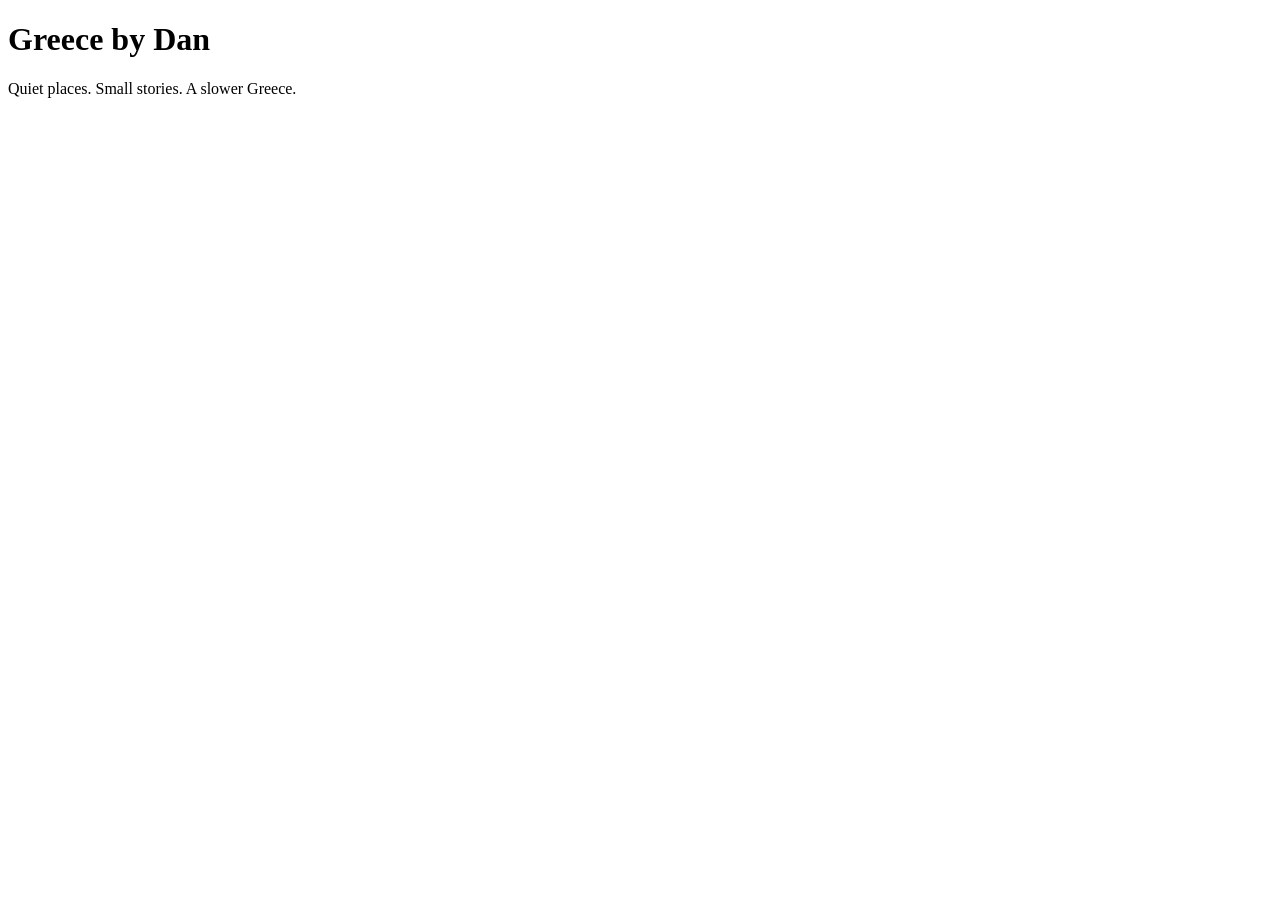
==== index.html @ 336c57a9 "Initialize Greece by Dan site" ====
<!doctype html><html lang="en"><head><meta charset="utf-8"><meta name="viewport" content="width=device-width,initial-scale=1"><title>Greece by Dan</title></head><body><h1>Greece by Dan</h1><p>Quiet places. Small stories. A slower Greece.</p></body></html>
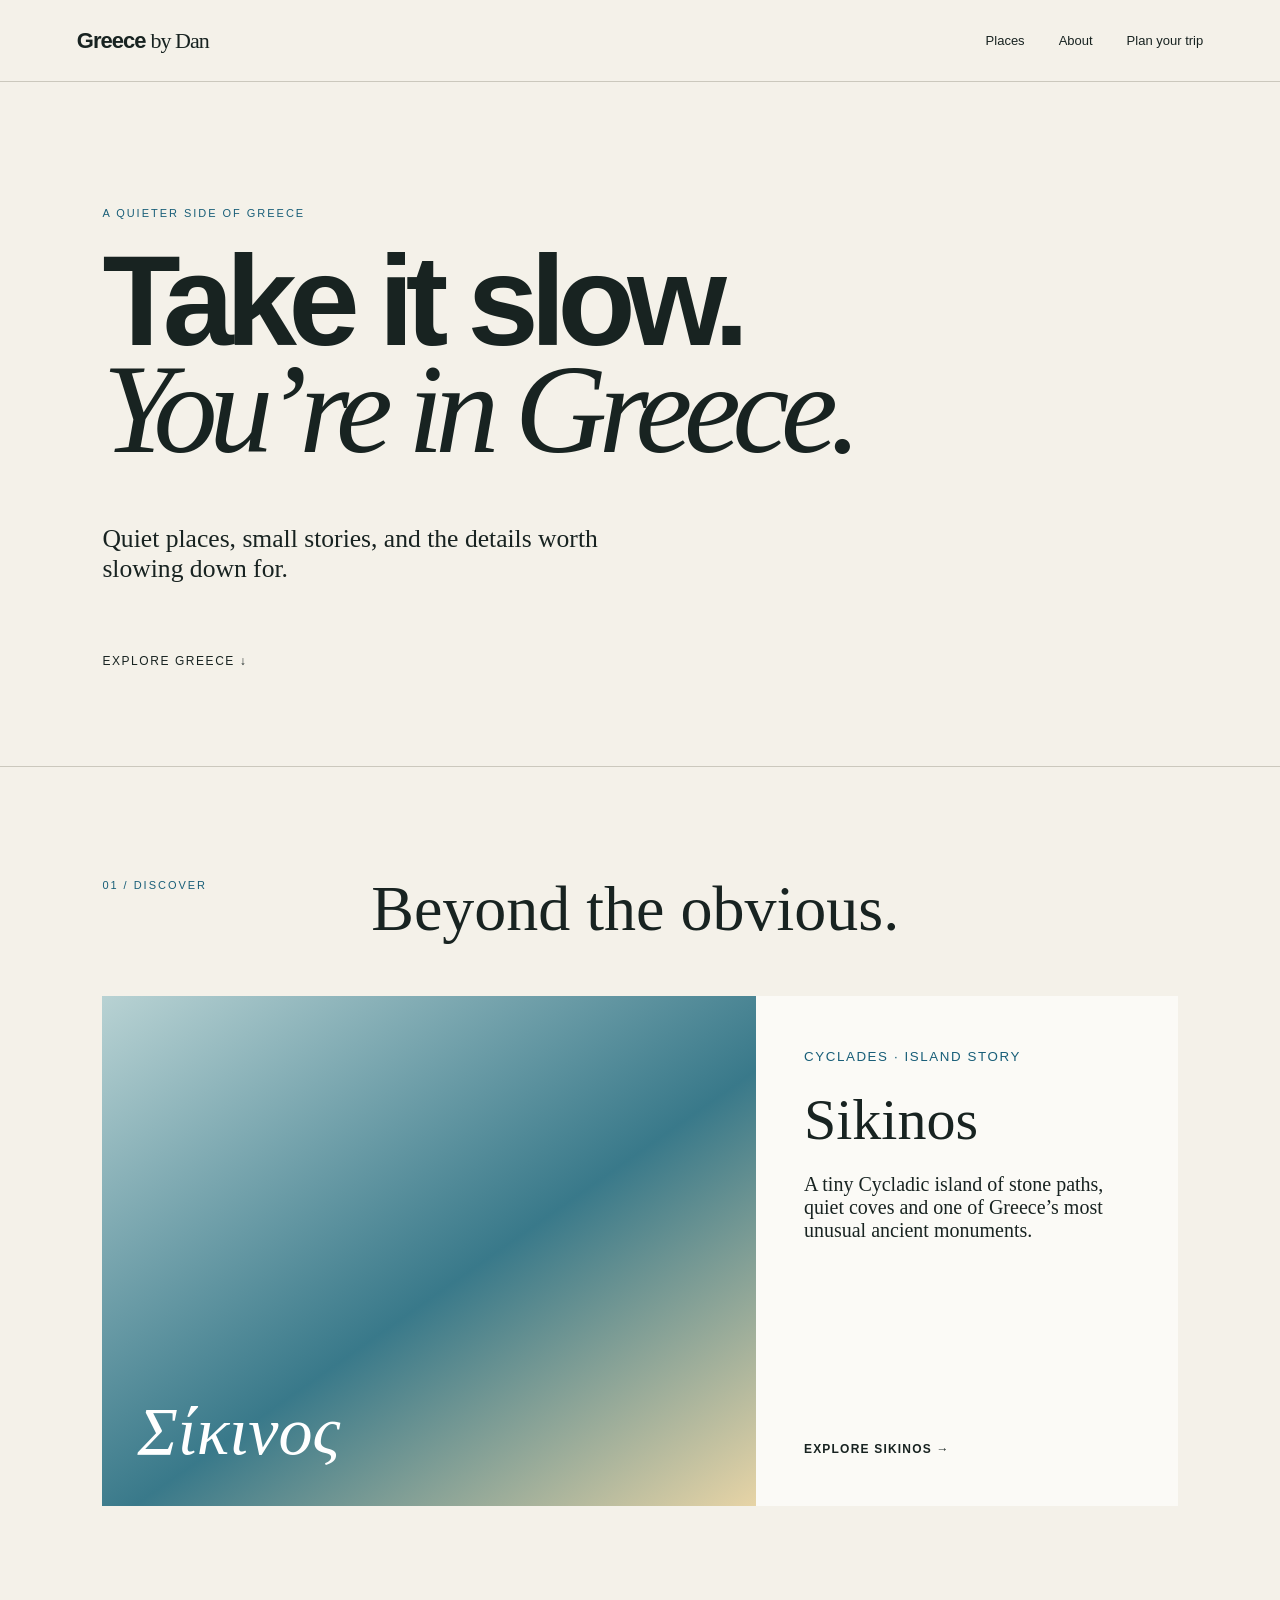
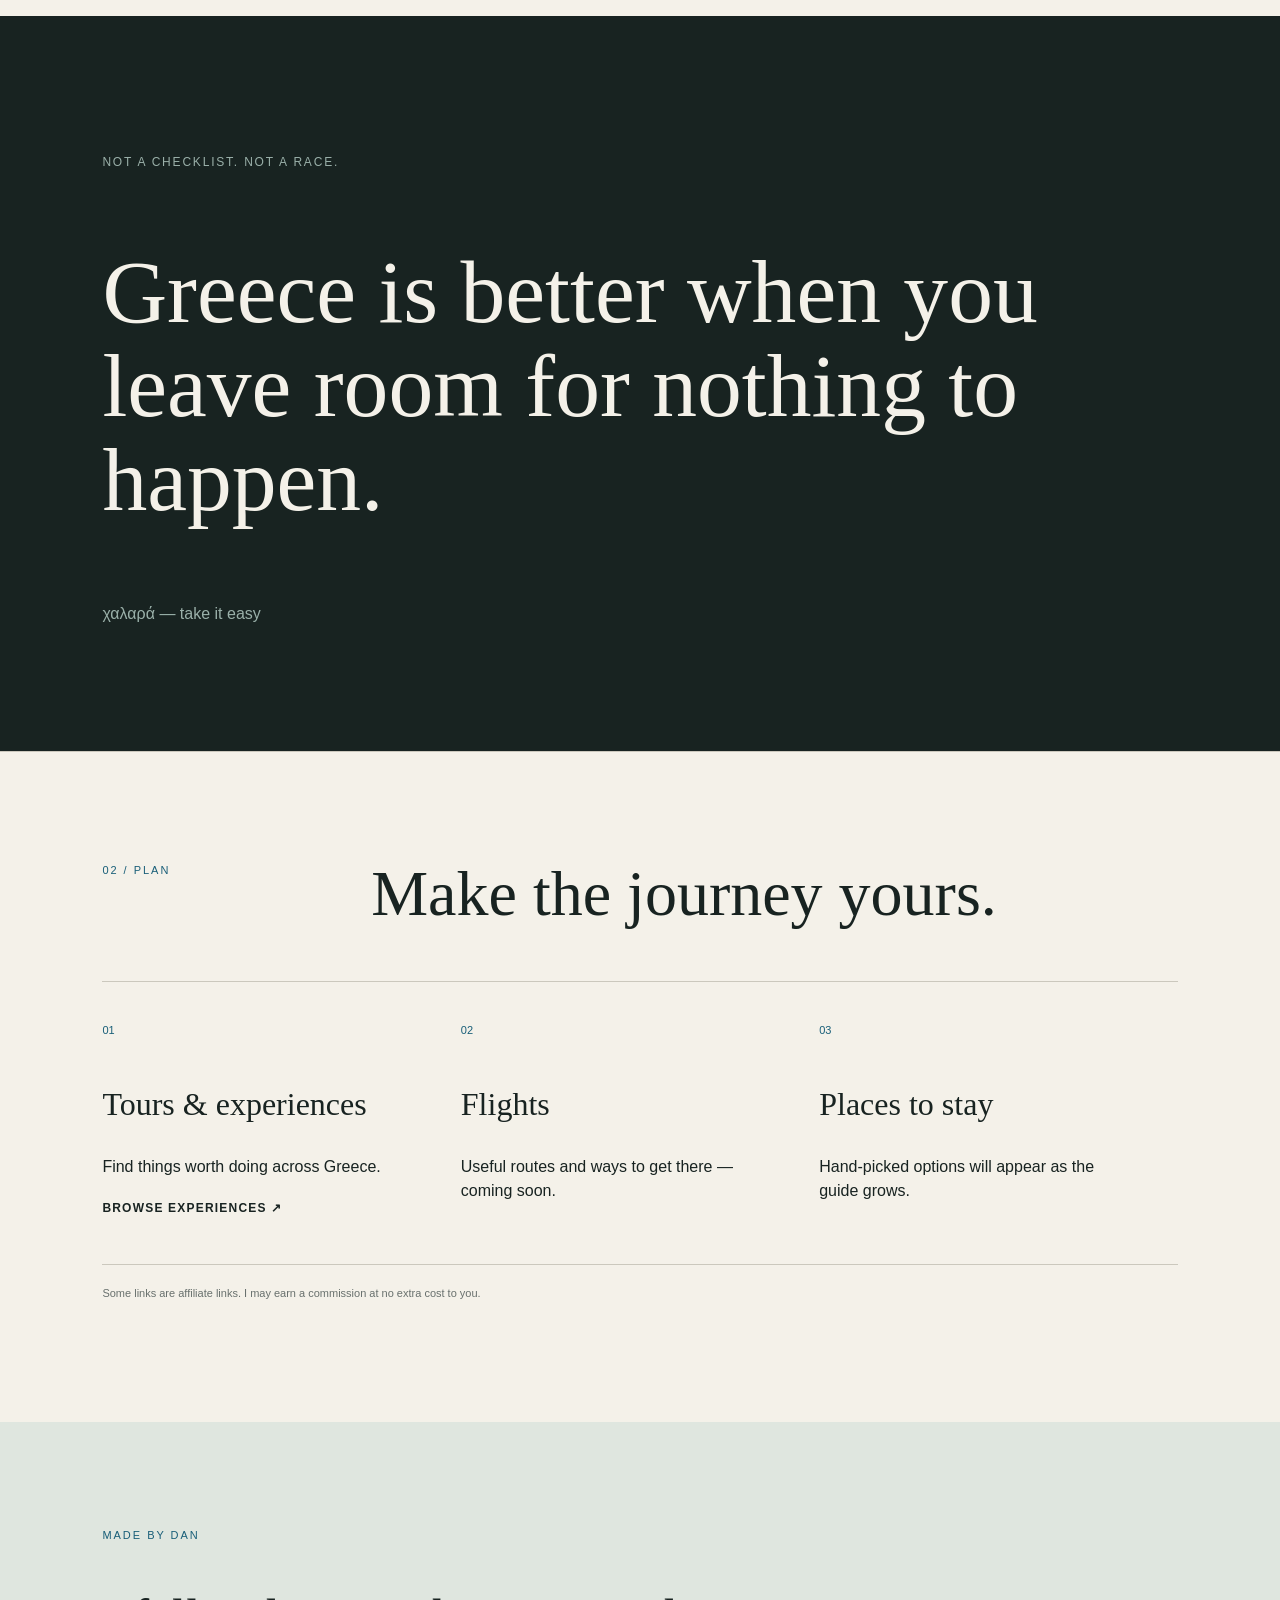
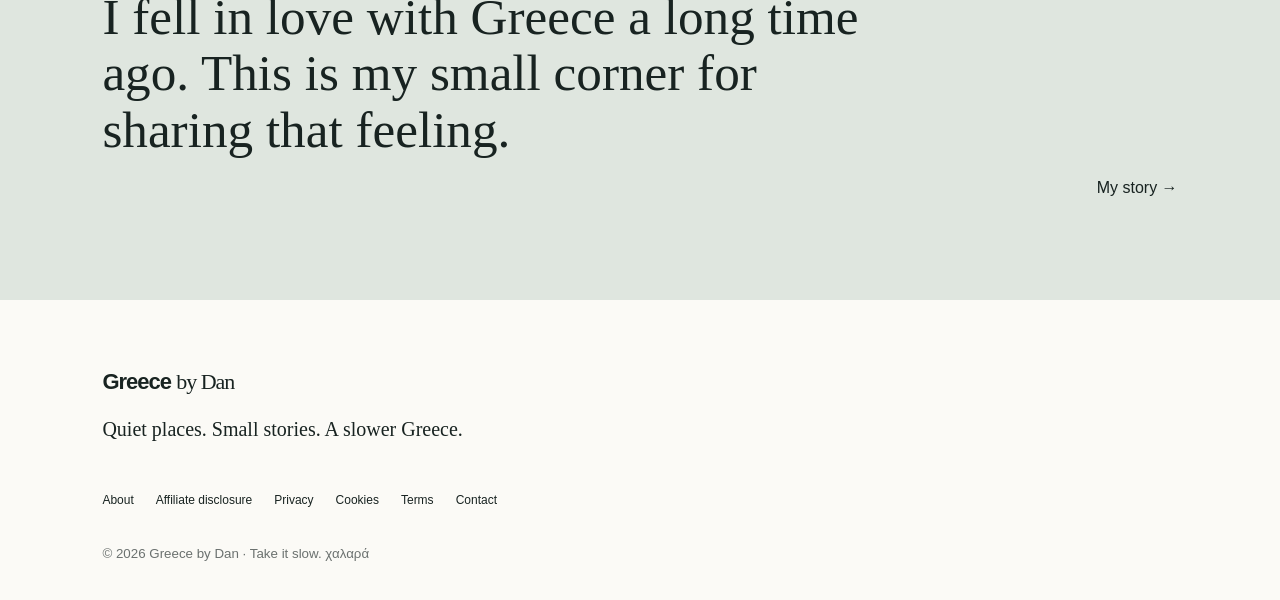
==== commit d13bcd51: "Build Greece by Dan homepage" ====
--- a/index.html
+++ b/index.html
@@ -1 +1 @@
-<!doctype html><html lang="en"><head><meta charset="utf-8"><meta name="viewport" content="width=device-width,initial-scale=1"><title>Greece by Dan</title></head><body><h1>Greece by Dan</h1><p>Quiet places. Small stories. A slower Greece.</p></body></html>+<!doctype html><html lang="en"><head><meta charset="utf-8"><meta name="viewport" content="width=device-width,initial-scale=1"><title>Greece by Dan — A slower Greece</title><meta name="description" content="Quiet places, small stories and a slower side of Greece — islands, traditions and useful travel notes, curated by Dan."><link rel="canonical" href="https://greecebydan.com/"><meta property="og:title" content="Greece by Dan — A slower Greece"><meta property="og:description" content="Quiet places. Small stories. A slower Greece."><meta property="og:url" content="https://greecebydan.com/"><meta property="og:type" content="website"><link rel="icon" href="/favicon.svg"><link rel="manifest" href="/site.webmanifest"><link rel="stylesheet" href="/assets/css/style.css"><script type="application/ld+json">{"@context":"https://schema.org","@type":"WebSite","name":"Greece by Dan","url":"https://greecebydan.com/"}</script></head><body><header class="site-header"><a class="brand" href="/">Greece <em>by Dan</em></a><button class="menu" aria-label="Open menu">Menu</button><nav><a href="/sikinos/">Places</a><a href="/about/">About</a><a href="#plan">Plan your trip</a></nav></header><main><section class="hero"><div class="eyebrow">A quieter side of Greece</div><h1>Take it slow.<br><i>You’re in Greece.</i></h1><p>Quiet places, small stories, and the details worth slowing down for.</p><a class="arrow-link" href="#discover">Explore Greece ↓</a></section><section id="discover" class="section"><div class="section-head"><span>01 / Discover</span><h2>Beyond the obvious.</h2></div><a class="feature-card" href="/sikinos/"><div class="feature-art"><span>Σίκινος</span></div><div class="feature-copy"><div><small>Cyclades · Island story</small><h3>Sikinos</h3><p>A tiny Cycladic island of stone paths, quiet coves and one of Greece’s most unusual ancient monuments.</p></div><b>Explore Sikinos →</b></div></a></section><section class="manifesto"><p>Not a checklist. Not a race.</p><h2>Greece is better when you leave room for nothing to happen.</h2><span>χαλαρά — take it easy</span></section><section id="plan" class="section plan"><div class="section-head"><span>02 / Plan</span><h2>Make the journey yours.</h2></div><div class="plan-grid"><a href="https://vi.me/6IQ68" rel="sponsored noopener" target="_blank"><span>01</span><h3>Tours & experiences</h3><p>Find things worth doing across Greece.</p><b>Browse experiences ↗</b></a><div><span>02</span><h3>Flights</h3><p>Useful routes and ways to get there — coming soon.</p></div><div><span>03</span><h3>Places to stay</h3><p>Hand-picked options will appear as the guide grows.</p></div></div><p class="disclosure">Some links are affiliate links. I may earn a commission at no extra cost to you.</p></section><section class="about-strip"><div><span>Made by Dan</span><h2>I fell in love with Greece a long time ago. This is my small corner for sharing that feeling.</h2></div><a href="/about/">My story →</a></section></main><footer><a class="brand" href="/">Greece <em>by Dan</em></a><p>Quiet places. Small stories. A slower Greece.</p><div><a href="/about/">About</a><a href="/affiliate-disclosure/">Affiliate disclosure</a><a href="/privacy/">Privacy</a><a href="/cookies/">Cookies</a><a href="/terms/">Terms</a><a href="/contact/">Contact</a></div><small>© 2026 Greece by Dan · Take it slow. χαλαρά</small></footer><script src="/assets/js/main.js"></script></body></html>
--- a/assets/css/style.css
+++ b/assets/css/style.css
@@ -0,0 +1 @@
+:root{--paper:#f4f1e9;--ink:#182321;--blue:#185e78;--line:#cbc8bd;--white:#fbfaf6}*{box-sizing:border-box}html{scroll-behavior:smooth}body{margin:0;background:var(--paper);color:var(--ink);font-family:Arial,sans-serif;line-height:1.5}a{color:inherit;text-decoration:none}.site-header{height:82px;display:flex;align-items:center;padding:0 6vw;border-bottom:1px solid var(--line);position:relative}.brand{font-size:22px;font-weight:700;letter-spacing:-1px}.brand em{font:400 22px Georgia,serif}.site-header nav{margin-left:auto;display:flex;gap:34px;font-size:13px}.menu{display:none}.hero{min-height:76vh;padding:11vh 8vw 8vh;display:flex;flex-direction:column;justify-content:center}.eyebrow,.section-head span,.kicker{font-size:11px;text-transform:uppercase;letter-spacing:.18em;color:var(--blue)}h1{font-size:clamp(62px,10vw,145px);line-height:.84;letter-spacing:-.065em;margin:25px 0 35px;font-weight:600}h1 i{font-family:Georgia,serif;font-weight:400}.hero p{font:clamp(20px,2vw,29px) Georgia,serif;max-width:580px}.arrow-link{margin-top:42px;font-size:12px;text-transform:uppercase;letter-spacing:.13em}.section{padding:110px 8vw;border-top:1px solid var(--line)}.section-head{display:grid;grid-template-columns:1fr 3fr;margin-bottom:55px}.section-head h2{font:400 clamp(38px,5vw,70px)/1 Georgia,serif;margin:0}.feature-card{display:grid;grid-template-columns:1.55fr 1fr;background:var(--white)}.feature-art{min-height:510px;background:linear-gradient(145deg,#b8d2d3,#39798a 55%,#e7d4a6);display:flex;align-items:flex-end;padding:35px}.feature-art span{font:italic 68px Georgia,serif;color:white}.feature-copy{padding:48px;display:flex;flex-direction:column;justify-content:space-between}.feature-copy small{color:var(--blue);text-transform:uppercase;letter-spacing:.12em}.feature-copy h3{font:400 58px Georgia,serif;margin:18px 0}.feature-copy p{font:20px Georgia,serif}.feature-copy b,.plan-grid b{font-size:12px;text-transform:uppercase;letter-spacing:.1em}.manifesto{background:var(--ink);color:var(--paper);padding:125px 8vw}.manifesto p{color:#9ab0a9;text-transform:uppercase;font-size:12px;letter-spacing:.15em}.manifesto h2{font:400 clamp(42px,7vw,90px)/1.05 Georgia,serif;max-width:1100px}.manifesto span{color:#9ab0a9}.plan-grid{display:grid;grid-template-columns:repeat(3,1fr);border-top:1px solid var(--line)}.plan-grid>a,.plan-grid>div{padding:35px 35px 45px 0;border-bottom:1px solid var(--line);min-height:260px}.plan-grid span{font-size:11px;color:var(--blue)}.plan-grid h3{font:32px Georgia,serif;margin-top:45px}.plan-grid p{max-width:280px}.plan-grid>a:hover h3{color:var(--blue)}.disclosure{font-size:11px;color:#68706d;margin-top:20px}.about-strip{padding:100px 8vw;display:grid;grid-template-columns:3fr 1fr;gap:40px;background:#dfe6df}.about-strip span{font-size:11px;text-transform:uppercase;letter-spacing:.18em;color:var(--blue)}.about-strip h2{font:400 clamp(32px,4vw,56px)/1.1 Georgia,serif;max-width:900px}.about-strip>a{align-self:end;text-align:right}footer{padding:65px 8vw 35px;background:var(--white)}footer>p{font:20px Georgia,serif}footer>div{display:flex;flex-wrap:wrap;gap:22px;margin:50px 0 32px;font-size:12px}footer small{color:#6b716f}.page{max-width:900px;margin:auto;padding:95px 5vw 135px}.page h1{font:400 clamp(52px,8vw,96px)/.95 Georgia,serif;letter-spacing:-.04em;margin:20px 0 50px}.page h2{font:400 34px Georgia,serif;margin-top:52px}.page p,.page li{font:18px Georgia,serif;line-height:1.75}.page .note{font:14px Arial,sans-serif;color:#5f6965;border-left:2px solid var(--blue);padding-left:20px}.page a{text-decoration:underline;text-underline-offset:3px}@media(max-width:760px){.site-header{height:70px;padding:0 6vw}.site-header nav{display:none;position:absolute;top:70px;left:0;right:0;background:var(--paper);padding:25px 6vw;flex-direction:column;border-bottom:1px solid var(--line)}.site-header nav.open{display:flex}.menu{display:block;margin-left:auto;border:0;background:none}.hero{padding:9vh 6vw}.section,.manifesto,.about-strip{padding:72px 6vw}.section-head{grid-template-columns:1fr;gap:18px}.feature-card,.about-strip{grid-template-columns:1fr}.feature-art{min-height:320px}.feature-art span{font-size:46px}.feature-copy{padding:30px;min-height:330px}.plan-grid{grid-template-columns:1fr}.about-strip>a{text-align:left}footer{padding-left:6vw;padding-right:6vw}}
